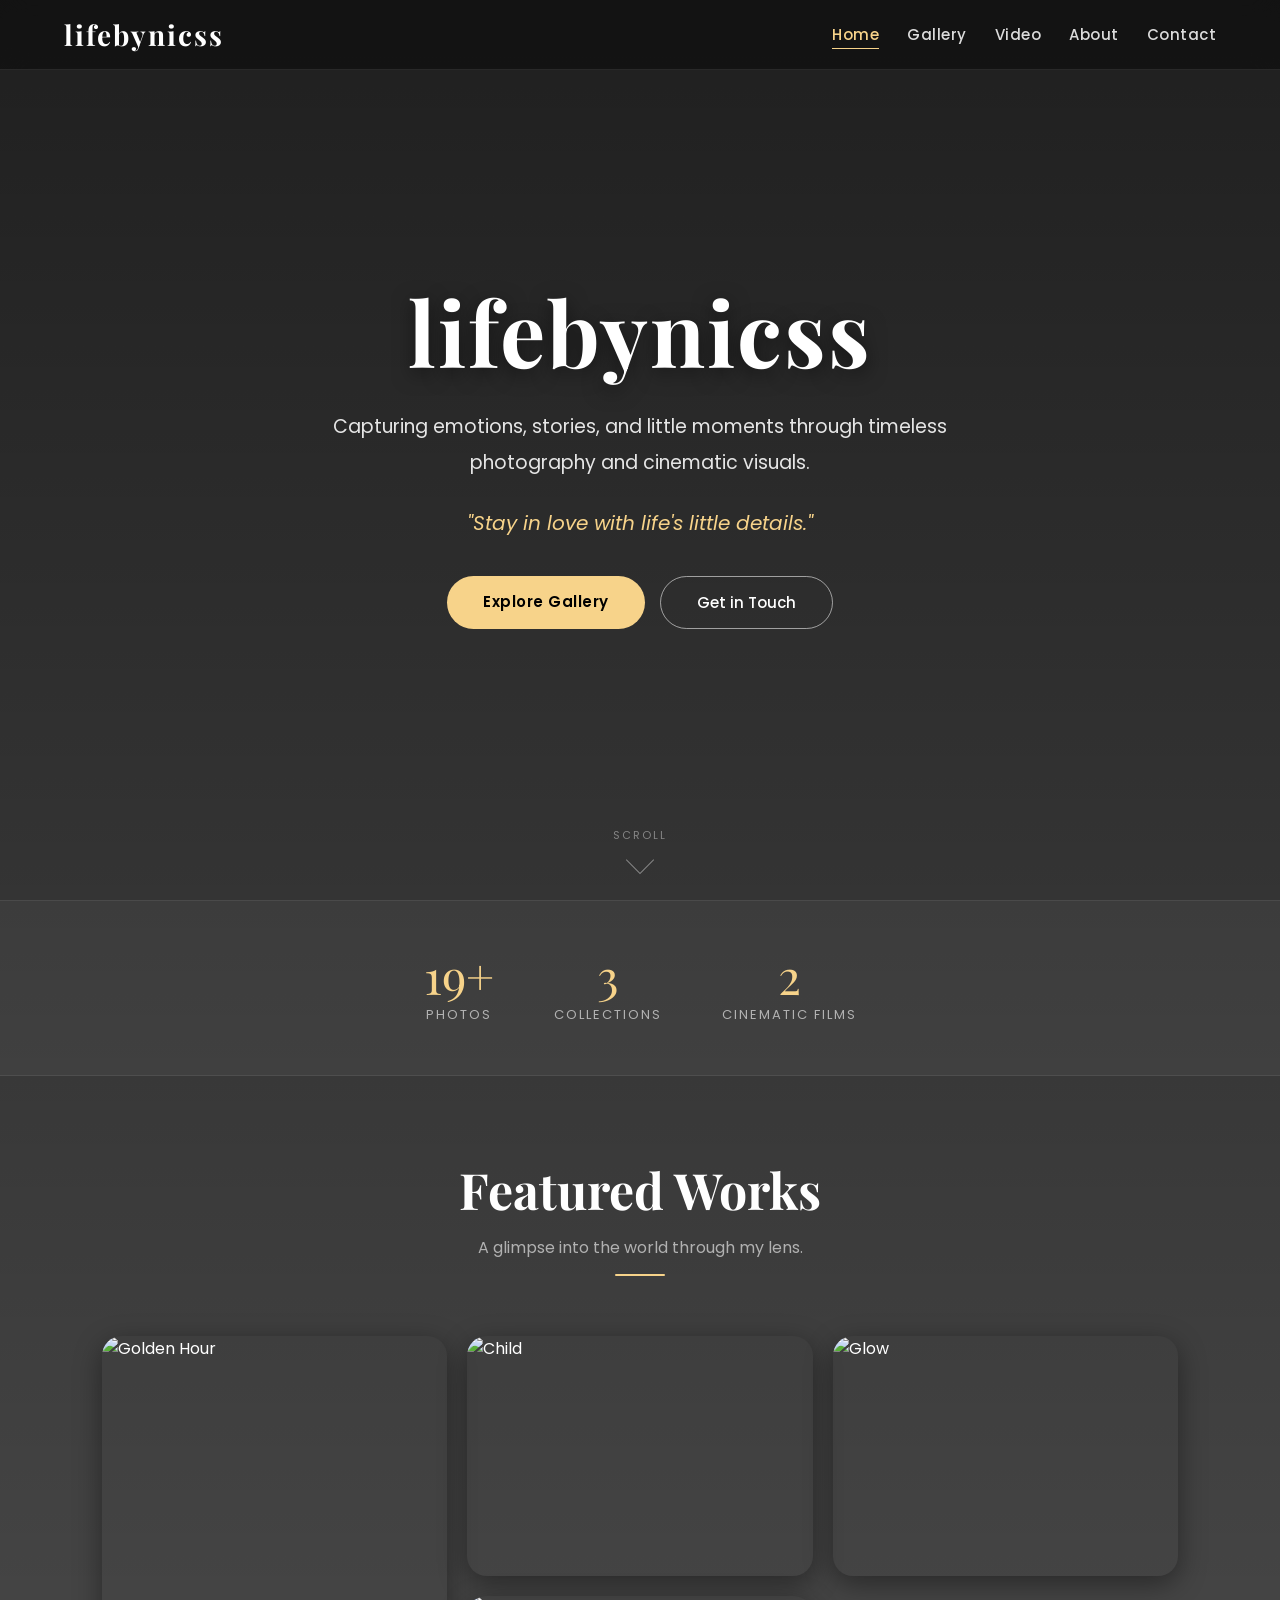
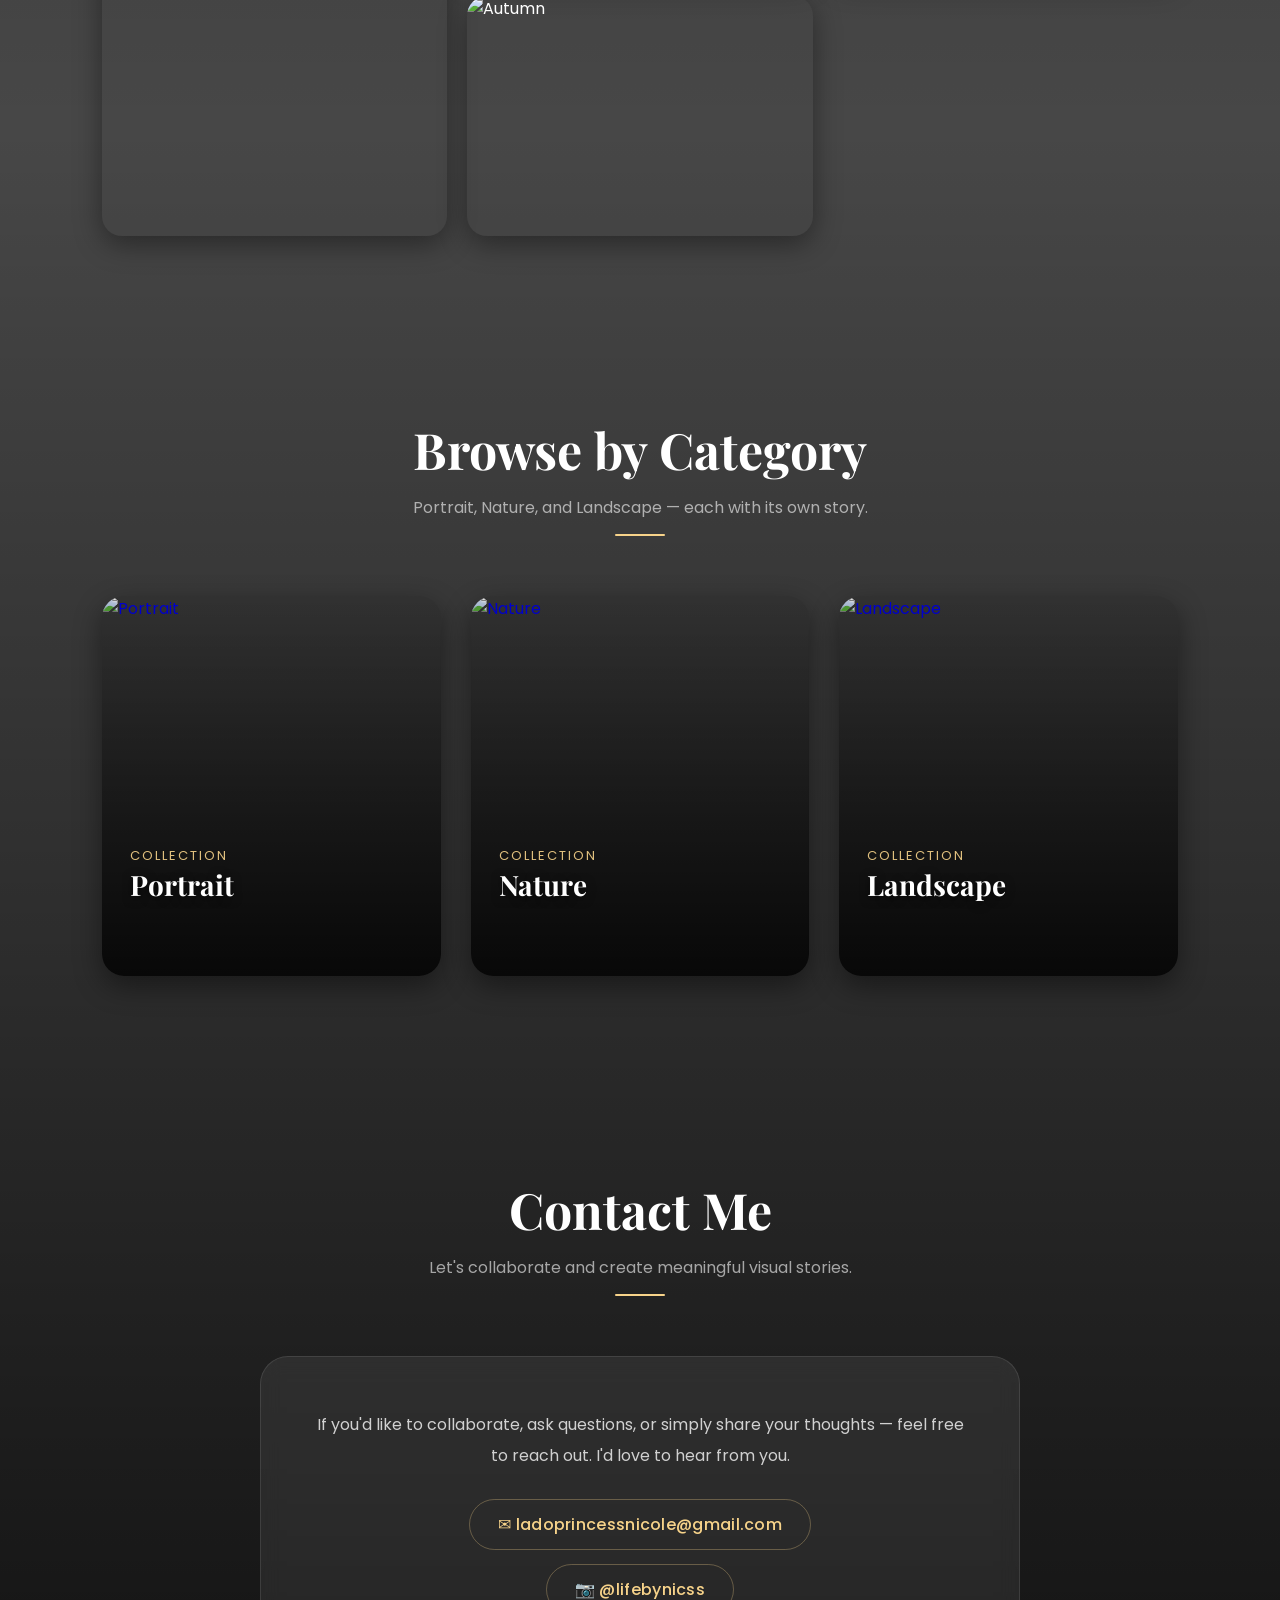
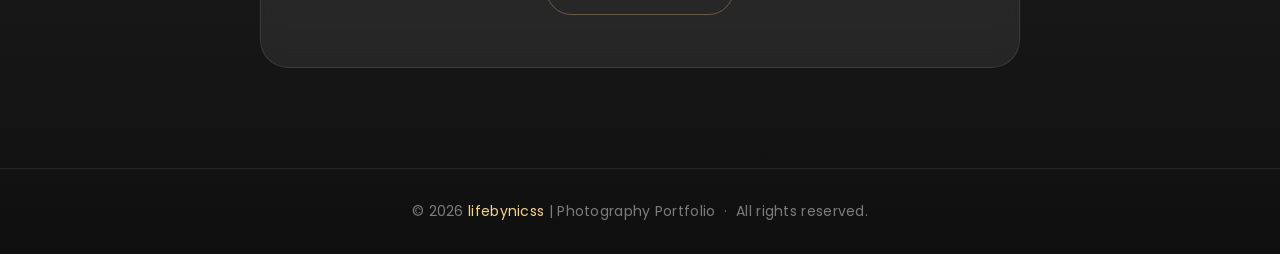
==== index.html @ 34ca7693 "Add files via upload" ====
<!DOCTYPE html>
<html lang="en">
<head>
  <meta charset="UTF-8">
  <meta name="viewport" content="width=device-width, initial-scale=1.0">
  <title>lifebynicss | Photography Portfolio</title>
  <link href="https://fonts.googleapis.com/css2?family=Poppins:wght@300;400;500;600&family=Playfair+Display:wght@600;700&display=swap" rel="stylesheet">
  <link rel="stylesheet" href="design.css">
</head>
<body>
  <div class="overlay">

    <!-- NAVIGATION -->
    <nav id="navbar">
      <div class="nav-container">
        <a class="logo" href="Main.html">lifebynicss</a>
        <ul>
          <li><a href="Main.html" class="active">Home</a></li>
          <li><a href="Gallery.html">Gallery</a></li>
          <li><a href="Video.html">Video</a></li>
          <li><a href="Author.html">About</a></li>
          <li><a href="#contact">Contact</a></li>
        </ul>
        <button class="hamburger" id="hamburger" aria-label="Toggle menu">
          <span></span><span></span><span></span>
        </button>
      </div>
    </nav>

    <!-- MOBILE MENU -->
    <div class="mobile-menu" id="mobileMenu">
      <a href="Main.html">Home</a>
      <a href="Gallery.html">Gallery</a>
      <a href="Video.html">Video</a>
      <a href="Author.html">About</a>
      <a href="#contact">Contact</a>
    </div>

    <!-- HERO -->
    <section class="hero" id="home">
      <div class="hero-content">
        <h1 class="fade-in">lifebynicss</h1>
        <p class="fade-in fade-delay-1">Capturing emotions, stories, and little moments through timeless photography and cinematic visuals.</p>
        <div class="quote fade-in fade-delay-2">"Stay in love with life's little details."</div>
        <div class="hero-button fade-in fade-delay-3">
          <a href="Gallery.html" class="btn-primary">Explore Gallery</a>
          <a href="#contact" class="btn-outline">Get in Touch</a>
        </div>
      </div>
      <div class="scroll-indicator">
        <span>Scroll</span>
        <div class="arrow"></div>
      </div>
    </section>

    <!-- STATS BAR -->
    <div class="stats-bar">
      <div class="stat-item fade-in">
        <div class="stat-num">19+</div>
        <div class="stat-label">Photos</div>
      </div>
      <div class="stat-item fade-in fade-delay-1">
        <div class="stat-num">3</div>
        <div class="stat-label">Collections</div>
      </div>
      <div class="stat-item fade-in fade-delay-2">
        <div class="stat-num">2</div>
        <div class="stat-label">Cinematic Films</div>
      </div>
    </div>

    <!-- FEATURED WORKS -->
    <section class="featured-section">
      <div class="section-title fade-in">
        <h2>Featured Works</h2>
        <p>A glimpse into the world through my lens.</p>
        <div class="title-line"></div>
      </div>

      <div class="featured-grid">
        <div class="featured-card fade-in">
          <img src="Images/Sunset.jpg" alt="Golden Hour">
          <div class="featured-card-overlay"><span>Golden Hour Magic</span></div>
        </div>
        <div class="featured-card fade-in fade-delay-1">
          <img src="Images/Child.jpg" alt="Child">
          <div class="featured-card-overlay"><span>Source of Happiness</span></div>
        </div>
        <div class="featured-card fade-in fade-delay-2">
          <img src="Images/Lights.jpg" alt="Glow">
          <div class="featured-card-overlay"><span>Glow</span></div>
        </div>
        <div class="featured-card fade-in fade-delay-3">
          <img src="Images/Autumn.jpg" alt="Autumn">
          <div class="featured-card-overlay"><span>All Will Be Alright</span></div>
        </div>
      </div>
    </section>

    <!-- BROWSE BY CATEGORY -->
    <section>
      <div class="section-title fade-in">
        <h2>Browse by Category</h2>
        <p>Portrait, Nature, and Landscape — each with its own story.</p>
        <div class="title-line"></div>
      </div>

      <div class="category-grid">
        <a href="Gallery.html" class="category-card fade-in">
          <img src="Images/Dandan.jpg" alt="Portrait">
          <div class="card-overlay">
            <p>Collection</p>
            <h3>Portrait</h3>
            <span class="card-arrow">→</span>
          </div>
        </a>
        <a href="Gallery.html" class="category-card fade-in fade-delay-1">
          <img src="Images/Flowers.jpg" alt="Nature">
          <div class="card-overlay">
            <p>Collection</p>
            <h3>Nature</h3>
            <span class="card-arrow">→</span>
          </div>
        </a>
        <a href="Gallery.html" class="category-card fade-in fade-delay-2">
          <img src="Images/Stick.jpg" alt="Landscape">
          <div class="card-overlay">
            <p>Collection</p>
            <h3>Landscape</h3>
            <span class="card-arrow">→</span>
          </div>
        </a>
      </div>
    </section>

    <!-- CONTACT -->
    <section id="contact">
      <div class="section-title fade-in">
        <h2>Contact Me</h2>
        <p>Let's collaborate and create meaningful visual stories.</p>
        <div class="title-line"></div>
      </div>
      <div class="contact-box fade-in">
        <p>If you'd like to collaborate, ask questions, or simply share your thoughts — feel free to reach out. I'd love to hear from you.</p>
        <div class="contact-links">
          <a href="mailto:ladoprincessnicole@gmail.com">✉ ladoprincessnicole@gmail.com</a>
          <a href="https://www.instagram.com/lifebynicss" target="_blank">📷 @lifebynicss</a>
        </div>
      </div>
    </section>

    <footer>
      © 2026 <span>lifebynicss</span> | Photography Portfolio &nbsp;·&nbsp; All rights reserved.
    </footer>
  </div>

  <script>
    // Navbar scroll effect
    const navbar = document.getElementById('navbar');
    window.addEventListener('scroll', () => {
      navbar.classList.toggle('scrolled', window.scrollY > 50);
    });

    // Hamburger menu
    const hamburger = document.getElementById('hamburger');
    const mobileMenu = document.getElementById('mobileMenu');
    hamburger.addEventListener('click', () => {
      hamburger.classList.toggle('open');
      mobileMenu.classList.toggle('open');
    });
    mobileMenu.querySelectorAll('a').forEach(a => {
      a.addEventListener('click', () => {
        hamburger.classList.remove('open');
        mobileMenu.classList.remove('open');
      });
    });

    // Fade-in on scroll
    const observer = new IntersectionObserver((entries) => {
      entries.forEach(e => {
        if (e.isIntersecting) {
          e.target.classList.add('visible');
          observer.unobserve(e.target);
        }
      });
    }, { threshold: 0.12 });

    document.querySelectorAll('.fade-in').forEach(el => observer.observe(el));
  </script>
</body>
</html>
---- design.css ----
/* =========================
   GLOBAL RESET
========================= */
*, *::before, *::after {
  margin: 0;
  padding: 0;
  box-sizing: border-box;
}

html {
  scroll-behavior: smooth;
}

body {
  font-family: 'Poppins', sans-serif;
  background: url('Images/Background.jpg') center/cover fixed;
  color: #fff;
  overflow-x: hidden;
}

/* Overlay */
.overlay {
  min-height: 100vh;
  background: linear-gradient(
    to bottom,
    rgba(0,0,0,0.88),
    rgba(0,0,0,0.72),
    rgba(0,0,0,0.94)
  );
}

/* Container */
.container {
  width: 90%;
  max-width: 1200px;
  margin: auto;
}

section {
  padding: 100px 8%;
}

/* =========================
   FADE-IN ANIMATIONS
========================= */
.fade-in {
  opacity: 0;
  transform: translateY(35px);
  transition: opacity 0.75s ease, transform 0.75s ease;
}

.fade-in.visible {
  opacity: 1;
  transform: translateY(0);
}

.fade-delay-1 { transition-delay: 0.1s; }
.fade-delay-2 { transition-delay: 0.2s; }
.fade-delay-3 { transition-delay: 0.3s; }
.fade-delay-4 { transition-delay: 0.4s; }

/* =========================
   NAVIGATION
========================= */
nav {
  position: fixed;
  top: 0;
  left: 0;
  width: 100%;
  z-index: 1000;
  backdrop-filter: blur(14px);
  -webkit-backdrop-filter: blur(14px);
  background: rgba(0,0,0,0.38);
  border-bottom: 1px solid rgba(255,255,255,0.09);
  transition: background 0.3s;
}

nav.scrolled {
  background: rgba(0,0,0,0.65);
}

.nav-container {
  width: 90%;
  margin: auto;
  display: flex;
  justify-content: space-between;
  align-items: center;
  padding: 16px 0;
}

.logo {
  font-family: 'Playfair Display', serif;
  font-size: 28px;
  letter-spacing: 2px;
  font-weight: 700;
  text-decoration: none;
  color: #fff;
}

nav ul {
  list-style: none;
  display: flex;
  gap: 28px;
  align-items: center;
}

nav ul li a {
  text-decoration: none;
  color: rgba(255,255,255,0.85);
  font-weight: 500;
  font-size: 15px;
  letter-spacing: 0.5px;
  transition: color 0.3s;
  position: relative;
  padding-bottom: 4px;
}

nav ul li a::after {
  content: '';
  position: absolute;
  bottom: 0;
  left: 0;
  width: 0;
  height: 1.5px;
  background: #f7d38a;
  transition: width 0.3s;
}

nav ul li a:hover,
nav ul li a.active {
  color: #f7d38a;
}

nav ul li a:hover::after,
nav ul li a.active::after {
  width: 100%;
}

/* Hamburger */
.hamburger {
  display: none;
  flex-direction: column;
  gap: 5px;
  cursor: pointer;
  background: none;
  border: none;
  padding: 5px;
}

.hamburger span {
  display: block;
  width: 26px;
  height: 2px;
  background: #fff;
  border-radius: 2px;
  transition: 0.35s;
}

.hamburger.open span:nth-child(1) { transform: translateY(7px) rotate(45deg); }
.hamburger.open span:nth-child(2) { opacity: 0; }
.hamburger.open span:nth-child(3) { transform: translateY(-7px) rotate(-45deg); }

/* Mobile nav */
.mobile-menu {
  display: none;
  flex-direction: column;
  background: rgba(0,0,0,0.95);
  backdrop-filter: blur(14px);
  position: fixed;
  top: 60px;
  left: 0;
  width: 100%;
  padding: 20px 0;
  z-index: 999;
  border-bottom: 1px solid rgba(255,255,255,0.1);
}

.mobile-menu.open {
  display: flex;
}

.mobile-menu a {
  text-decoration: none;
  color: #fff;
  font-size: 17px;
  padding: 14px 8%;
  font-weight: 500;
  border-bottom: 1px solid rgba(255,255,255,0.06);
  transition: color 0.3s;
}

.mobile-menu a:hover {
  color: #f7d38a;
}

/* =========================
   HERO SECTION
========================= */
.hero {
  height: 100vh;
  display: flex;
  justify-content: center;
  align-items: center;
  text-align: center;
  padding: 20px;
  position: relative;
}

.hero-content h1 {
  font-family: 'Playfair Display', serif;
  font-size: 90px;
  margin-bottom: 18px;
  text-shadow: 0 5px 20px rgba(0,0,0,0.5);
  letter-spacing: 2px;
}

.hero-content p {
  max-width: 650px;
  margin: auto;
  font-size: 19px;
  line-height: 1.85;
  color: rgba(255,255,255,0.88);
}

.hero-content .quote {
  margin-top: 28px;
  font-style: italic;
  color: #f7d38a;
  font-size: 20px;
}

.hero-button {
  margin-top: 38px;
  display: flex;
  gap: 15px;
  justify-content: center;
  flex-wrap: wrap;
}

.btn-primary {
  text-decoration: none;
  color: #000;
  background: #f7d38a;
  padding: 14px 36px;
  border-radius: 50px;
  font-weight: 600;
  font-size: 15px;
  display: inline-block;
  transition: 0.3s;
  letter-spacing: 0.5px;
}

.btn-primary:hover {
  background: #fff;
  transform: translateY(-4px);
  box-shadow: 0 8px 24px rgba(247,211,138,0.3);
}

.btn-outline {
  text-decoration: none;
  color: #fff;
  border: 1.5px solid rgba(255,255,255,0.55);
  padding: 14px 36px;
  border-radius: 50px;
  font-weight: 500;
  font-size: 15px;
  display: inline-block;
  transition: 0.3s;
}

.btn-outline:hover {
  border-color: #f7d38a;
  color: #f7d38a;
  transform: translateY(-4px);
}

/* Scroll indicator */
.scroll-indicator {
  position: absolute;
  bottom: 30px;
  left: 50%;
  transform: translateX(-50%);
  display: flex;
  flex-direction: column;
  align-items: center;
  gap: 6px;
  color: rgba(255,255,255,0.4);
  font-size: 11px;
  letter-spacing: 2px;
  text-transform: uppercase;
}

.scroll-indicator .arrow {
  width: 20px;
  height: 20px;
  border-right: 1.5px solid rgba(255,255,255,0.4);
  border-bottom: 1.5px solid rgba(255,255,255,0.4);
  transform: rotate(45deg);
  animation: bounce 1.5s infinite;
}

@keyframes bounce {
  0%, 100% { transform: rotate(45deg) translateY(0); }
  50% { transform: rotate(45deg) translateY(5px); }
}

/* =========================
   FEATURED / PREVIEW SECTION
========================= */
.featured-section {
  padding: 80px 8%;
}

.featured-grid {
  display: grid;
  grid-template-columns: repeat(3, 1fr);
  gap: 20px;
}

.featured-card {
  position: relative;
  overflow: hidden;
  border-radius: 20px;
  cursor: pointer;
  transition: 0.4s;
  box-shadow: 0 8px 28px rgba(0,0,0,0.4);
}

.featured-card:first-child {
  grid-row: span 2;
  min-height: 500px;
}

.featured-card:not(:first-child) {
  min-height: 235px;
}

.featured-card img {
  width: 100%;
  height: 100%;
  object-fit: cover;
  transition: transform 0.55s ease;
  display: block;
}

.featured-card:hover img {
  transform: scale(1.07);
}

.featured-card:hover {
  transform: translateY(-6px);
  box-shadow: 0 18px 40px rgba(0,0,0,0.55);
}

.featured-card-overlay {
  position: absolute;
  inset: 0;
  background: linear-gradient(to top, rgba(0,0,0,0.75) 0%, transparent 55%);
  display: flex;
  align-items: flex-end;
  padding: 22px;
  opacity: 0;
  transition: opacity 0.35s;
}

.featured-card:hover .featured-card-overlay {
  opacity: 1;
}

.featured-card-overlay span {
  font-family: 'Playfair Display', serif;
  font-size: 18px;
  color: #fff;
}

/* =========================
   STATS BAR
========================= */
.stats-bar {
  display: flex;
  justify-content: center;
  gap: 60px;
  padding: 50px 8%;
  background: rgba(255,255,255,0.04);
  border-top: 1px solid rgba(255,255,255,0.07);
  border-bottom: 1px solid rgba(255,255,255,0.07);
  flex-wrap: wrap;
}

.stat-item {
  text-align: center;
}

.stat-item .stat-num {
  font-family: 'Playfair Display', serif;
  font-size: 48px;
  color: #f7d38a;
  line-height: 1;
}

.stat-item .stat-label {
  font-size: 13px;
  color: rgba(255,255,255,0.6);
  text-transform: uppercase;
  letter-spacing: 2px;
  margin-top: 6px;
}

/* =========================
   SECTION TITLES
========================= */
.section-title {
  text-align: center;
  margin-bottom: 60px;
}

.section-title h2 {
  font-size: 50px;
  font-family: 'Playfair Display', serif;
  margin-bottom: 12px;
}

.section-title p {
  color: rgba(255,255,255,0.6);
  font-size: 16px;
}

.section-title .title-line {
  width: 50px;
  height: 2px;
  background: #f7d38a;
  margin: 14px auto 0;
  border-radius: 2px;
}

.sub-title {
  font-size: 30px;
  font-family: 'Playfair Display', serif;
  color: #f7d38a;
  text-align: center;
  margin: 55px 0 28px;
}

/* =========================
   CATEGORY CARDS (Main Page)
========================= */
.category-grid {
  display: grid;
  grid-template-columns: repeat(auto-fit, minmax(280px, 1fr));
  gap: 30px;
}

.category-card {
  position: relative;
  overflow: hidden;
  border-radius: 22px;
  height: 380px;
  cursor: pointer;
  transition: 0.4s;
  box-shadow: 0 10px 28px rgba(0,0,0,0.42);
  text-decoration: none;
  display: block;
}

.category-card:hover {
  transform: translateY(-10px);
  box-shadow: 0 20px 45px rgba(0,0,0,0.55);
}

.category-card img {
  width: 100%;
  height: 100%;
  object-fit: cover;
  transition: 0.55s;
}

.category-card:hover img {
  transform: scale(1.1);
}

.card-overlay {
  position: absolute;
  inset: 0;
  background: linear-gradient(to top, rgba(0,0,0,0.82), rgba(0,0,0,0.12));
  display: flex;
  flex-direction: column;
  align-items: flex-start;
  justify-content: flex-end;
  padding: 28px;
  transition: 0.35s;
}

.category-card:hover .card-overlay {
  background: linear-gradient(to top, rgba(0,0,0,0.9), rgba(0,0,0,0.2));
}

.card-overlay h3 {
  font-size: 28px;
  font-family: 'Playfair Display', serif;
  color: #ffffff;
  text-shadow: 0 2px 10px rgba(0,0,0,0.6);
}

.card-overlay p {
  font-size: 13px;
  color: #f7d38a;
  margin-top: 5px;
  letter-spacing: 2px;
  text-transform: uppercase;
  opacity: 0.9;
}

.card-overlay .card-arrow {
  display: inline-block;
  margin-top: 12px;
  color: #f7d38a;
  font-size: 22px;
  transform: translateX(-5px);
  opacity: 0;
  transition: 0.35s;
}

.category-card:hover .card-arrow {
  transform: translateX(0);
  opacity: 1;
}

/* =========================
   PHOTO GALLERY
========================= */
.photo-gallery {
  display: grid;
  grid-template-columns: repeat(auto-fit, minmax(290px, 1fr));
  gap: 24px;
}

.photo-box {
  background: rgba(255,255,255,0.06);
  border: 1px solid rgba(255,255,255,0.09);
  border-radius: 22px;
  overflow: hidden;
  backdrop-filter: blur(8px);
  text-align: center;
  transition: 0.4s;
  cursor: pointer;
}

.photo-box:hover {
  transform: translateY(-8px);
  box-shadow: 0 18px 40px rgba(0,0,0,0.5);
  border-color: rgba(247,211,138,0.25);
}

.photo-box img {
  width: 100%;
  height: 360px;
  object-fit: cover;
  transition: transform 0.5s ease;
}

.photo-box:hover img {
  transform: scale(1.04);
}

.photo-box h3 {
  font-size: 20px;
  margin: 14px 16px 16px;
  font-family: 'Playfair Display', serif;
  color: rgba(255,255,255,0.92);
}

/* Gallery Page Header */
.gallery-header {
  padding-top: 120px;
}

/* =========================
   LIGHTBOX
========================= */
.lightbox {
  display: none;
  position: fixed;
  inset: 0;
  background: rgba(0,0,0,0.92);
  z-index: 9999;
  justify-content: center;
  align-items: center;
  backdrop-filter: blur(4px);
}

.lightbox.active {
  display: flex;
}

.lightbox-inner {
  position: relative;
  max-width: 88vw;
  max-height: 90vh;
  text-align: center;
}

.lightbox-inner img {
  max-width: 100%;
  max-height: 82vh;
  border-radius: 14px;
  object-fit: contain;
  box-shadow: 0 20px 60px rgba(0,0,0,0.6);
}

.lightbox-caption {
  font-family: 'Playfair Display', serif;
  font-size: 20px;
  margin-top: 16px;
  color: rgba(255,255,255,0.85);
}

.lightbox-close {
  position: fixed;
  top: 20px;
  right: 26px;
  font-size: 32px;
  color: rgba(255,255,255,0.7);
  cursor: pointer;
  background: none;
  border: none;
  line-height: 1;
  transition: color 0.2s;
  z-index: 10000;
}

.lightbox-close:hover {
  color: #f7d38a;
}

.lightbox-prev,
.lightbox-next {
  position: fixed;
  top: 50%;
  transform: translateY(-50%);
  background: rgba(255,255,255,0.1);
  border: none;
  color: #fff;
  font-size: 28px;
  width: 50px;
  height: 50px;
  border-radius: 50%;
  cursor: pointer;
  display: flex;
  align-items: center;
  justify-content: center;
  transition: 0.25s;
  z-index: 10000;
}

.lightbox-prev { left: 16px; }
.lightbox-next { right: 16px; }

.lightbox-prev:hover,
.lightbox-next:hover {
  background: rgba(247,211,138,0.3);
  color: #f7d38a;
}

/* =========================
   VIDEO
========================= */
.video-section {
  padding-top: 130px;
  text-align: center;
}

.video-container {
  position: relative;
  display: inline-block;
  width: 100%;
}

.video-container video {
  width: 100%;
  max-width: 960px;
  border-radius: 22px;
  box-shadow: 0 14px 45px rgba(0,0,0,0.6);
  display: block;
  margin: auto;
}

.video-info {
  max-width: 640px;
  margin: 28px auto 0;
  font-size: 15px;
  color: rgba(255,255,255,0.6);
  line-height: 1.8;
}

/* =========================
   ABOUT PAGE
========================= */
.about-container {
  max-width: 720px;
  margin: auto;
  padding: 60px 48px 60px;
  background: rgba(255,255,255,0.06);
  border-radius: 32px;
  backdrop-filter: blur(14px);
  -webkit-backdrop-filter: blur(14px);
  border: 1px solid rgba(255,255,255,0.1);
  box-shadow: 0 14px 50px rgba(0,0,0,0.5);
  text-align: center;
}

.about-container h1 {
  font-family: 'Playfair Display', serif;
  font-size: 44px;
  margin-bottom: 28px;
}

.description {
  line-height: 2;
  font-size: 17px;
  color: rgba(255,255,255,0.82);
}

.profile-img {
  width: 260px;
  height: 260px;
  object-fit: cover;
  border-radius: 50%;
  margin: 32px auto;
  display: block;
  border: 5px solid rgba(247,211,138,0.4);
  box-shadow: 0 12px 35px rgba(0,0,0,0.5), 0 0 0 10px rgba(247,211,138,0.06);
  transition: transform 0.4s, box-shadow 0.4s;
}

.profile-img:hover {
  transform: scale(1.03);
  box-shadow: 0 18px 45px rgba(0,0,0,0.6), 0 0 0 14px rgba(247,211,138,0.1);
}

.about-container .quote {
  color: #f7d38a;
  font-style: italic;
  font-size: 26px;
  font-family: 'Playfair Display', serif;
  margin: 10px 0;
}

.about-container .name {
  font-size: 22px;
  font-weight: 600;
  margin: 18px 0 38px;
  letter-spacing: 1px;
}

.divider {
  width: 50px;
  height: 2px;
  background: #f7d38a;
  margin: 28px auto;
  border-radius: 2px;
}

.favorite-music {
  margin-top: 10px;
}

.favorite-music h2 {
  margin-bottom: 18px;
  font-family: 'Playfair Display', serif;
  font-size: 26px;
}

audio {
  width: 100%;
  max-width: 420px;
  margin: auto;
  filter: invert(1) hue-rotate(180deg);
  opacity: 0.85;
}

/* =========================
   CONTACT
========================= */
.contact-box {
  max-width: 760px;
  margin: auto;
  padding: 52px;
  background: rgba(255,255,255,0.07);
  border-radius: 28px;
  backdrop-filter: blur(10px);
  border: 1px solid rgba(255,255,255,0.1);
  text-align: center;
}

.contact-box p {
  color: rgba(255,255,255,0.78);
  line-height: 1.95;
  font-size: 16px;
  margin-bottom: 28px;
}

.contact-links {
  display: flex;
  flex-direction: column;
  gap: 14px;
  align-items: center;
}

.contact-links a {
  display: inline-flex;
  align-items: center;
  gap: 10px;
  color: #f7d38a;
  text-decoration: none;
  font-size: 16px;
  font-weight: 500;
  transition: 0.3s;
  padding: 12px 28px;
  border: 1px solid rgba(247,211,138,0.3);
  border-radius: 50px;
  letter-spacing: 0.3px;
}

.contact-links a:hover {
  background: rgba(247,211,138,0.12);
  color: #fff;
  border-color: rgba(247,211,138,0.7);
  transform: translateY(-3px);
}

/* =========================
   BUTTONS
========================= */
.back-button {
  margin-top: 45px;
  display: inline-flex;
  align-items: center;
  gap: 8px;
  text-decoration: none;
  color: #000;
  background: #f7d38a;
  padding: 14px 34px;
  border-radius: 50px;
  font-weight: 600;
  transition: 0.3s;
  font-size: 15px;
}

.back-button:hover {
  background: white;
  transform: translateY(-4px);
  box-shadow: 0 8px 24px rgba(255,255,255,0.15);
}

/* =========================
   FOOTER
========================= */
footer {
  text-align: center;
  padding: 32px;
  color: rgba(255,255,255,0.45);
  border-top: 1px solid rgba(255,255,255,0.08);
  font-size: 14px;
  letter-spacing: 0.3px;
}

footer span {
  color: #f7d38a;
}

/* =========================
   RESPONSIVE
========================= */
@media (max-width: 900px) {
  .hero-content h1 { font-size: 58px; }
  .section-title h2 { font-size: 38px; }
  .about-container h1 { font-size: 40px; }
  .profile-img { width: 240px; height: 240px; }
  nav ul { display: none; }
  .hamburger { display: flex; }

  .featured-grid {
    grid-template-columns: 1fr 1fr;
  }
  .featured-card:first-child { grid-row: auto; }
}

@media (max-width: 600px) {
  .hero-content h1 { font-size: 42px; }
  .hero-content p { font-size: 15px; }
  .about-container { padding: 120px 22px 50px; }
  .about-container h1 { font-size: 32px; }
  .profile-img { width: 190px; height: 190px; }
  .contact-box { padding: 28px 20px; }
  .stats-bar { gap: 30px; }
  .stat-item .stat-num { font-size: 36px; }
  .featured-grid { grid-template-columns: 1fr; }
  section { padding: 80px 5%; }
}
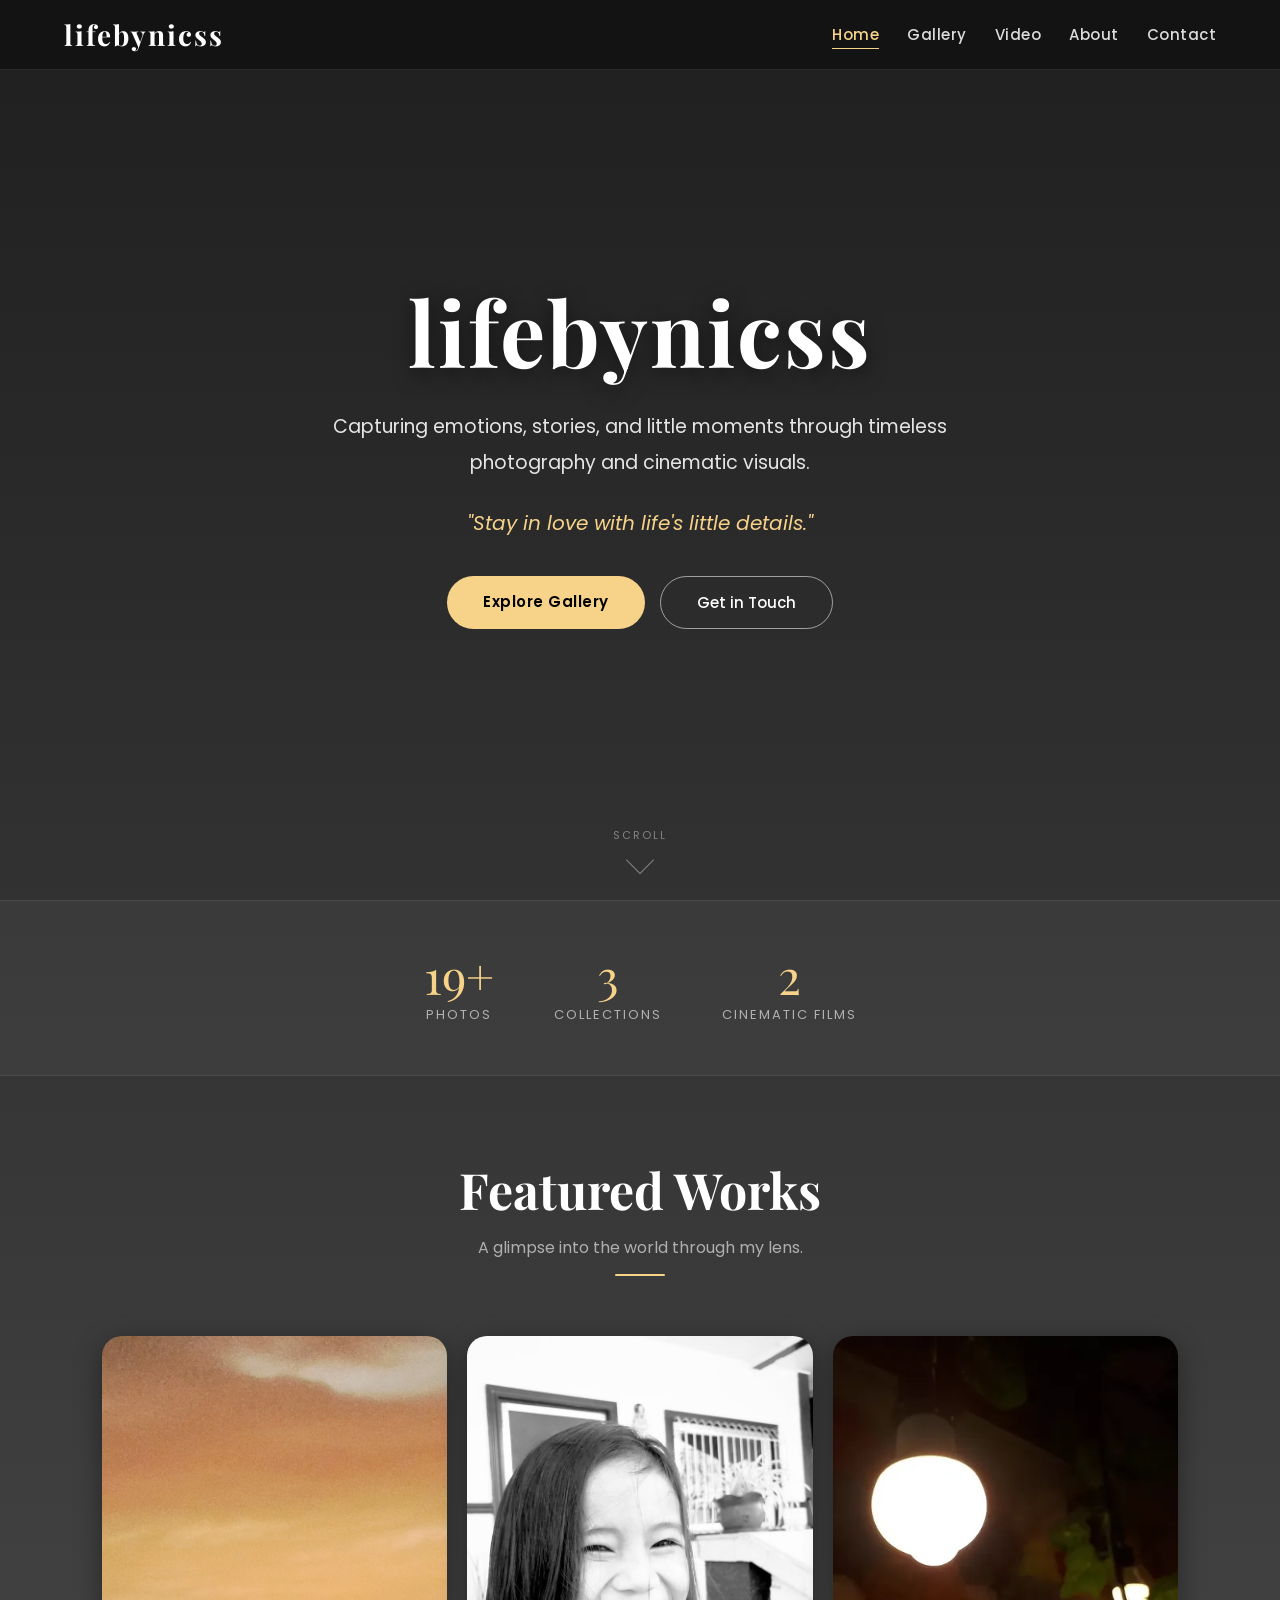
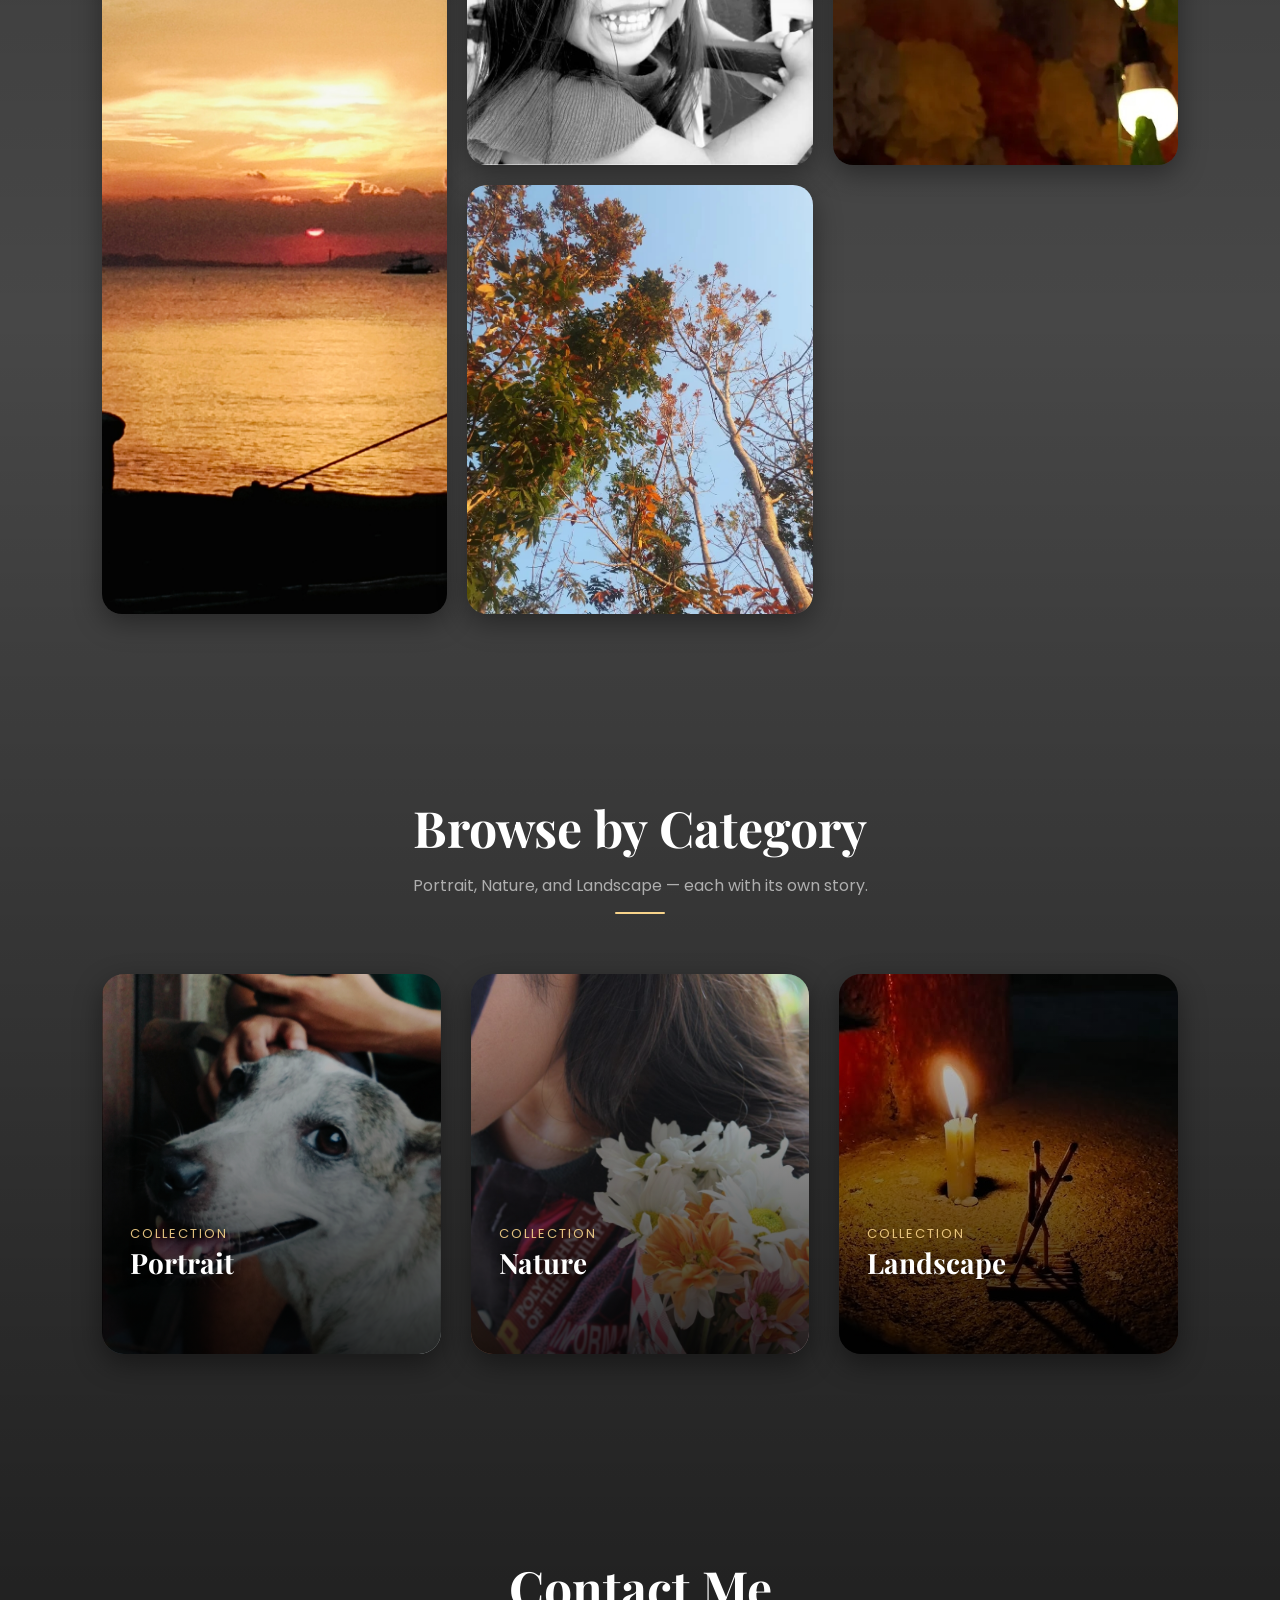
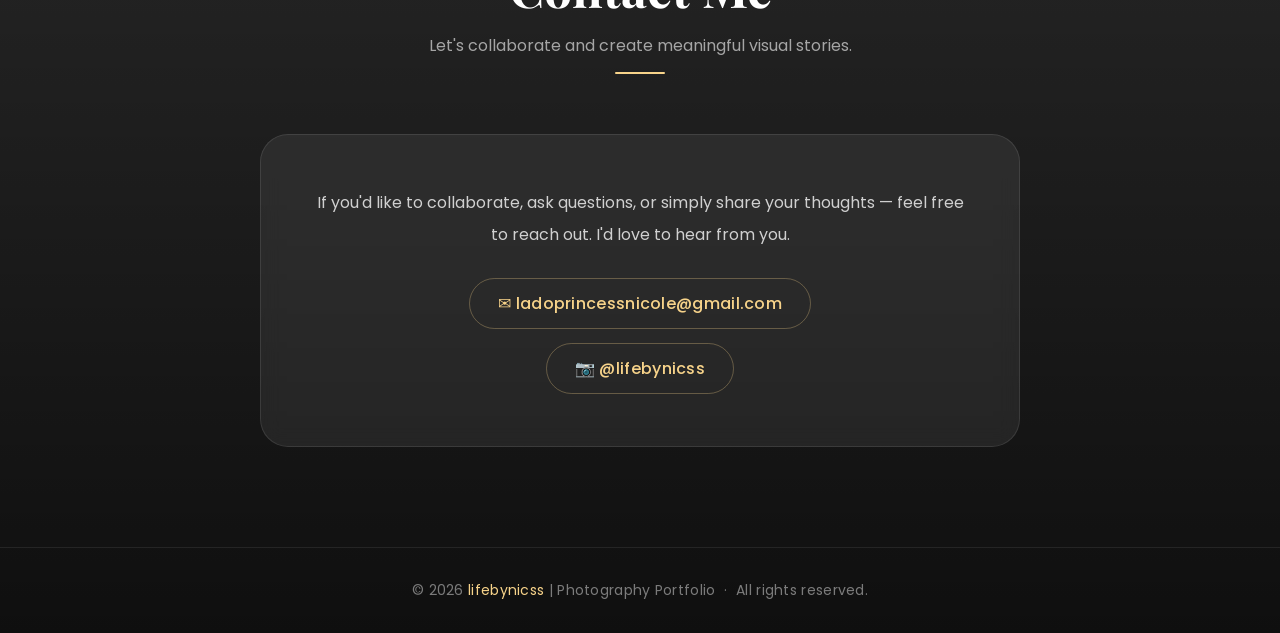
==== commit c61d3630: "Add files via upload" ====
--- a/index.html
+++ b/index.html
@@ -13,9 +13,9 @@
     <!-- NAVIGATION -->
     <nav id="navbar">
       <div class="nav-container">
-        <a class="logo" href="Main.html">lifebynicss</a>
+        <a class="logo" href="index.html">lifebynicss</a>
         <ul>
-          <li><a href="Main.html" class="active">Home</a></li>
+          <li><a href="index.html" class="active">Home</a></li>
           <li><a href="Gallery.html">Gallery</a></li>
           <li><a href="Video.html">Video</a></li>
           <li><a href="Author.html">About</a></li>
@@ -29,7 +29,7 @@
 
     <!-- MOBILE MENU -->
     <div class="mobile-menu" id="mobileMenu">
-      <a href="Main.html">Home</a>
+      <a href="index.html">Home</a>
       <a href="Gallery.html">Gallery</a>
       <a href="Video.html">Video</a>
       <a href="Author.html">About</a>
